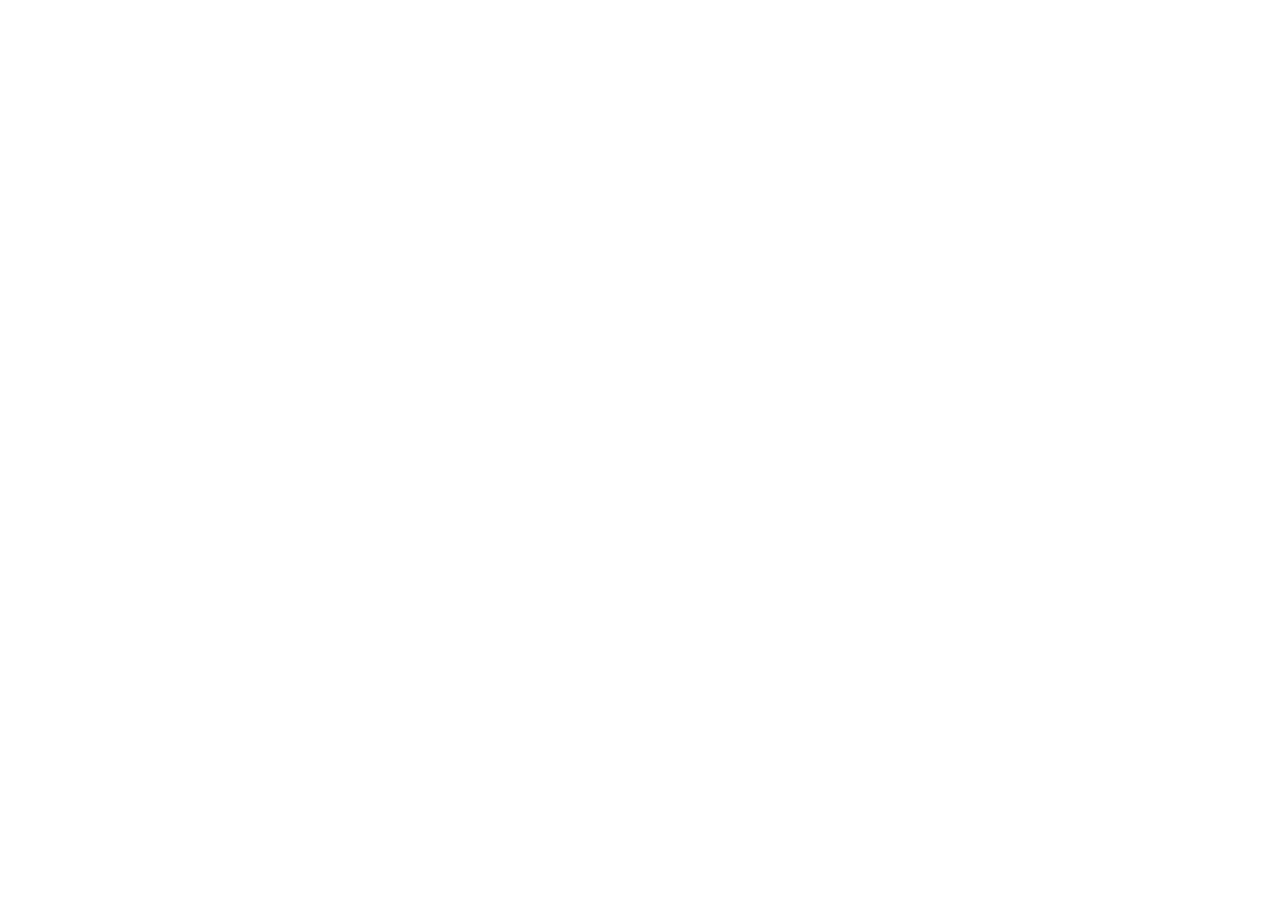
==== site/index.html @ 7fe9c261 "Initial project scaffolding: directory structure, placeholders, and config Set up the full ReqShare " ====
<!DOCTYPE html>
<html lang="en">
<head>
  <meta charset="utf-8">
  <meta name="viewport" content="width=device-width, initial-scale=1">
  <title>ReqShare</title>
  <link rel="icon" href="/assets/favicon.svg" type="image/svg+xml">
  <link rel="stylesheet" href="/css/style.css">
</head>
<body>
  <!-- TODO: Landing page -->
  <script src="/js/app.js"></script>
</body>
</html>
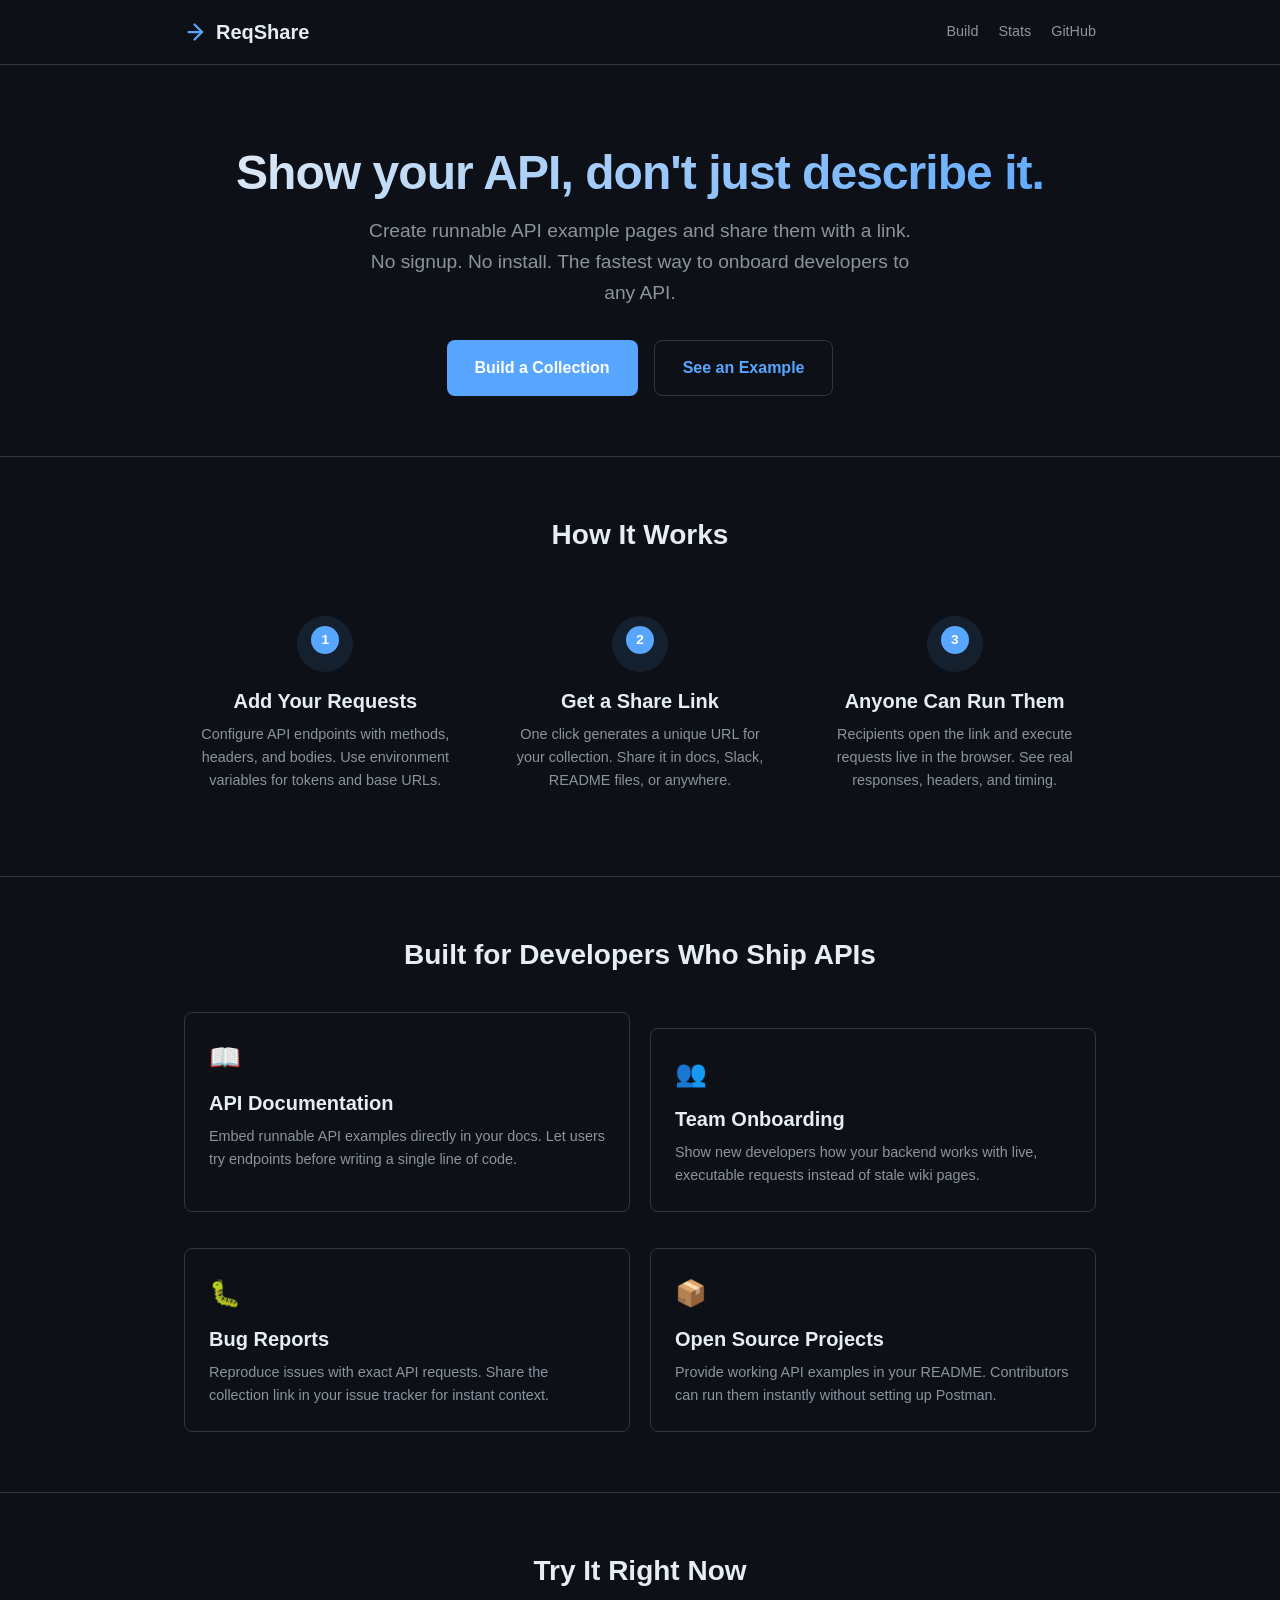
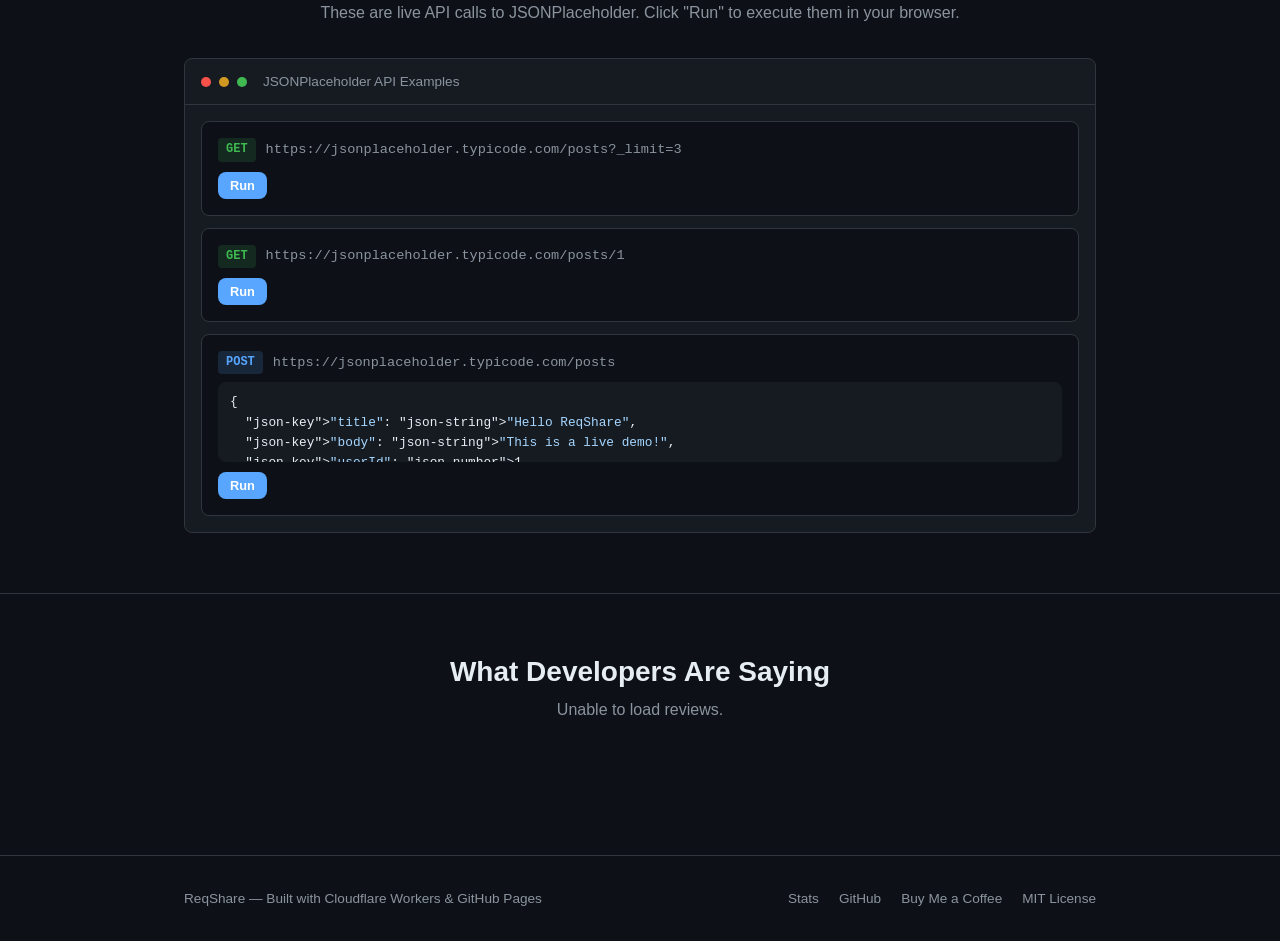
==== commit 2e65705f: "Implement CI/CD workflow, full frontend (Steps 3-7), and Worker backend (Step 2) - deploy.yml: GitHu" ====
--- a/site/index.html
+++ b/site/index.html
@@ -3,12 +3,181 @@
 <head>
   <meta charset="utf-8">
   <meta name="viewport" content="width=device-width, initial-scale=1">
-  <title>ReqShare</title>
-  <link rel="icon" href="/assets/favicon.svg" type="image/svg+xml">
-  <link rel="stylesheet" href="/css/style.css">
+  <title>ReqShare — Shareable, Runnable API Examples</title>
+  <meta name="description" content="Create runnable API example pages and share them with a link. The fastest way to show someone how an API works. No signup required.">
+  <meta name="keywords" content="shareable API examples, runnable API documentation, share curl commands online, API request playground, embeddable API tester">
+  <link rel="canonical" href="https://sillymodes.github.io/reqshare/">
+  <link rel="icon" href="assets/favicon.svg" type="image/svg+xml">
+
+  <!-- Open Graph -->
+  <meta property="og:type" content="website">
+  <meta property="og:title" content="ReqShare — Shareable, Runnable API Examples">
+  <meta property="og:description" content="Create runnable API example pages and share them with a link. No signup. No install.">
+  <meta property="og:url" content="https://sillymodes.github.io/reqshare/">
+  <meta property="og:image" content="https://sillymodes.github.io/reqshare/assets/og-image.png">
+
+  <!-- Twitter Card -->
+  <meta name="twitter:card" content="summary_large_image">
+  <meta name="twitter:title" content="ReqShare — Shareable, Runnable API Examples">
+  <meta name="twitter:description" content="Create runnable API example pages and share them with a link. No signup. No install.">
+  <meta name="twitter:image" content="https://sillymodes.github.io/reqshare/assets/og-image.png">
+
+  <!-- JSON-LD Structured Data -->
+  <script type="application/ld+json">
+  {
+    "@context": "https://schema.org",
+    "@type": "WebApplication",
+    "name": "ReqShare",
+    "url": "https://sillymodes.github.io/reqshare/",
+    "description": "Create shareable, runnable API example pages. The fastest way to show someone how an API works.",
+    "applicationCategory": "DeveloperApplication",
+    "operatingSystem": "Any",
+    "offers": {
+      "@type": "Offer",
+      "price": "0",
+      "priceCurrency": "USD"
+    },
+    "browserRequirements": "Requires JavaScript"
+  }
+  </script>
+
+  <link rel="stylesheet" href="css/style.css">
 </head>
 <body>
-  <!-- TODO: Landing page -->
-  <script src="/js/app.js"></script>
+
+  <header class="site-header">
+    <div class="container" style="display:flex;align-items:center;justify-content:space-between;width:100%">
+      <a href="./" class="logo" aria-label="ReqShare home">
+        <svg width="24" height="24" viewBox="0 0 64 64" fill="none" xmlns="http://www.w3.org/2000/svg"><path d="M28 12L48 32L28 52" stroke="#58a6ff" stroke-width="6" stroke-linecap="round" stroke-linejoin="round"/><path d="M48 32H12" stroke="#58a6ff" stroke-width="6" stroke-linecap="round"/></svg>
+        ReqShare
+      </a>
+      <nav>
+        <a href="create.html">Build</a>
+        <a href="stats.html">Stats</a>
+        <a href="https://github.com/sillymodes/reqshare" target="_blank" rel="noopener">GitHub</a>
+      </nav>
+    </div>
+  </header>
+
+  <main>
+    <!-- Hero Section -->
+    <section class="hero fade-in">
+      <div class="container">
+        <h1>Show your API, don't just describe it.</h1>
+        <p class="subtitle">Create runnable API example pages and share them with a link. No signup. No install. The fastest way to onboard developers to any API.</p>
+        <div class="cta-group">
+          <a href="create.html" class="btn btn-primary">Build a Collection</a>
+          <a href="c/#demo" class="btn btn-secondary">See an Example</a>
+        </div>
+      </div>
+    </section>
+
+    <!-- How It Works -->
+    <section class="how-it-works fade-in fade-in-delay-1">
+      <div class="container">
+        <h2>How It Works</h2>
+        <div class="steps">
+          <div class="step">
+            <div class="step-icon">
+              <span class="step-number">1</span>
+            </div>
+            <h3>Add Your Requests</h3>
+            <p>Configure API endpoints with methods, headers, and bodies. Use environment variables for tokens and base URLs.</p>
+          </div>
+          <div class="step">
+            <div class="step-icon">
+              <span class="step-number">2</span>
+            </div>
+            <h3>Get a Share Link</h3>
+            <p>One click generates a unique URL for your collection. Share it in docs, Slack, README files, or anywhere.</p>
+          </div>
+          <div class="step">
+            <div class="step-icon">
+              <span class="step-number">3</span>
+            </div>
+            <h3>Anyone Can Run Them</h3>
+            <p>Recipients open the link and execute requests live in the browser. See real responses, headers, and timing.</p>
+          </div>
+        </div>
+      </div>
+    </section>
+
+    <!-- Use Cases -->
+    <section class="use-cases fade-in fade-in-delay-2">
+      <div class="container">
+        <h2>Built for Developers Who Ship APIs</h2>
+        <div class="use-case-grid">
+          <div class="card use-case-card">
+            <div class="uc-icon" aria-hidden="true">&#128214;</div>
+            <h3>API Documentation</h3>
+            <p>Embed runnable API examples directly in your docs. Let users try endpoints before writing a single line of code.</p>
+          </div>
+          <div class="card use-case-card">
+            <div class="uc-icon" aria-hidden="true">&#128101;</div>
+            <h3>Team Onboarding</h3>
+            <p>Show new developers how your backend works with live, executable requests instead of stale wiki pages.</p>
+          </div>
+          <div class="card use-case-card">
+            <div class="uc-icon" aria-hidden="true">&#128027;</div>
+            <h3>Bug Reports</h3>
+            <p>Reproduce issues with exact API requests. Share the collection link in your issue tracker for instant context.</p>
+          </div>
+          <div class="card use-case-card">
+            <div class="uc-icon" aria-hidden="true">&#128230;</div>
+            <h3>Open Source Projects</h3>
+            <p>Provide working API examples in your README. Contributors can run them instantly without setting up Postman.</p>
+          </div>
+        </div>
+      </div>
+    </section>
+
+    <!-- Live Demo -->
+    <section class="live-demo fade-in fade-in-delay-3">
+      <div class="container">
+        <h2>Try It Right Now</h2>
+        <p>These are live API calls to JSONPlaceholder. Click "Run" to execute them in your browser.</p>
+        <div class="demo-container" id="demo-container">
+          <div class="demo-header">
+            <span class="demo-dot red"></span>
+            <span class="demo-dot yellow"></span>
+            <span class="demo-dot green"></span>
+            <span style="margin-left:8px">JSONPlaceholder API Examples</span>
+          </div>
+          <div class="demo-requests" id="demo-requests">
+            <!-- Populated by app.js -->
+          </div>
+        </div>
+      </div>
+    </section>
+
+    <!-- Site-Wide Reviews -->
+    <section class="reviews-section fade-in" id="reviews-section">
+      <div class="container">
+        <h2>What Developers Are Saying</h2>
+        <div class="reviews-summary" id="reviews-summary">
+          <!-- Populated by app.js -->
+        </div>
+        <div class="review-list" id="review-list">
+          <!-- Populated by app.js -->
+        </div>
+      </div>
+    </section>
+  </main>
+
+  <footer class="site-footer">
+    <div class="container">
+      <div class="footer-inner">
+        <span>ReqShare &mdash; Built with Cloudflare Workers &amp; GitHub Pages</span>
+        <div class="footer-links">
+          <a href="stats.html">Stats</a>
+          <a href="https://github.com/sillymodes/reqshare" target="_blank" rel="noopener">GitHub</a>
+          <a href="https://buymeacoffee.com/timtian" target="_blank" rel="noopener">Buy Me a Coffee</a>
+          <a href="https://github.com/sillymodes/reqshare/blob/main/LICENSE" target="_blank" rel="noopener">MIT License</a>
+        </div>
+      </div>
+    </div>
+  </footer>
+
+  <script src="js/app.js"></script>
 </body>
 </html>
--- a/site/css/style.css
+++ b/site/css/style.css
@@ -0,0 +1,1067 @@
+/* ============================================================
+   ReqShare — Complete Stylesheet
+   Dark-mode developer UI · No frameworks · No build step
+   ============================================================ */
+
+/* --- Reset & Base ------------------------------------------ */
+*, *::before, *::after { box-sizing: border-box; margin: 0; padding: 0; }
+
+:root {
+  --bg:          #0d1117;
+  --bg-alt:      #161b22;
+  --bg-card:     #0d1117;
+  --border:      #30363d;
+  --text:        #e6edf3;
+  --text-muted:  #8b949e;
+  --accent:      #58a6ff;
+  --accent-hover:#79c0ff;
+  --success:     #3fb950;
+  --error:       #f85149;
+  --warn:        #d29922;
+  --gold:        #f0c000;
+  --star-empty:  #30363d;
+  --radius:      8px;
+  --mono:        'SF Mono','Fira Code','Fira Mono',Consolas,'Courier New',monospace;
+  --sans:        -apple-system,BlinkMacSystemFont,'Segoe UI','Noto Sans',Helvetica,Arial,sans-serif;
+}
+
+html { scroll-behavior: smooth; }
+
+body {
+  font-family: var(--sans);
+  background: var(--bg);
+  color: var(--text);
+  line-height: 1.6;
+  -webkit-font-smoothing: antialiased;
+  -moz-osx-font-smoothing: grayscale;
+}
+
+a { color: var(--accent); text-decoration: none; transition: color .15s; }
+a:hover { color: var(--accent-hover); }
+
+img { max-width: 100%; display: block; }
+
+/* --- Layout ------------------------------------------------ */
+.container { max-width: 960px; margin: 0 auto; padding: 0 24px; }
+
+/* --- Typography -------------------------------------------- */
+h1 { font-size: 2.5rem; font-weight: 700; line-height: 1.15; letter-spacing: -0.02em; }
+h2 { font-size: 1.75rem; font-weight: 600; line-height: 1.25; margin-bottom: 12px; }
+h3 { font-size: 1.25rem; font-weight: 600; line-height: 1.35; }
+p  { color: var(--text-muted); }
+code, pre { font-family: var(--mono); }
+small { font-size: 0.85rem; color: var(--text-muted); }
+
+/* --- Header / Nav ------------------------------------------ */
+.site-header {
+  display: flex;
+  align-items: center;
+  justify-content: space-between;
+  padding: 16px 0;
+  border-bottom: 1px solid var(--border);
+}
+.site-header .logo {
+  font-size: 1.25rem;
+  font-weight: 700;
+  color: var(--text);
+  display: flex;
+  align-items: center;
+  gap: 8px;
+}
+.site-header .logo svg { width: 24px; height: 24px; }
+.site-header nav { display: flex; gap: 20px; align-items: center; }
+.site-header nav a { font-size: 0.9rem; color: var(--text-muted); }
+.site-header nav a:hover { color: var(--accent); }
+
+/* --- Buttons ----------------------------------------------- */
+.btn {
+  display: inline-flex;
+  align-items: center;
+  justify-content: center;
+  gap: 6px;
+  padding: 10px 20px;
+  border: none;
+  border-radius: var(--radius);
+  font-family: var(--sans);
+  font-size: 0.95rem;
+  font-weight: 600;
+  cursor: pointer;
+  transition: background .15s, transform .1s, box-shadow .15s;
+  text-decoration: none;
+}
+.btn:active { transform: scale(0.97); }
+.btn-primary {
+  background: var(--accent);
+  color: #fff;
+}
+.btn-primary:hover {
+  background: var(--accent-hover);
+  color: #fff;
+  box-shadow: 0 0 20px rgba(88,166,255,0.25);
+}
+.btn-secondary {
+  background: transparent;
+  color: var(--accent);
+  border: 1px solid var(--border);
+}
+.btn-secondary:hover {
+  border-color: var(--accent);
+  background: rgba(88,166,255,0.08);
+  color: var(--accent-hover);
+}
+.btn-sm {
+  padding: 6px 12px;
+  font-size: 0.8rem;
+}
+.btn-danger {
+  background: var(--error);
+  color: #fff;
+}
+.btn-danger:hover { background: #da3633; }
+.btn-success {
+  background: var(--success);
+  color: #fff;
+}
+.btn-success:hover { background: #2ea043; }
+
+/* --- Form Elements ----------------------------------------- */
+input[type="text"],
+input[type="url"],
+input[type="number"],
+textarea,
+select {
+  width: 100%;
+  padding: 10px 12px;
+  background: var(--bg-alt);
+  border: 1px solid var(--border);
+  border-radius: var(--radius);
+  color: var(--text);
+  font-family: var(--sans);
+  font-size: 0.9rem;
+  transition: border-color .15s, box-shadow .15s;
+}
+input:focus, textarea:focus, select:focus {
+  outline: none;
+  border-color: var(--accent);
+  box-shadow: 0 0 0 3px rgba(88,166,255,0.15);
+}
+input::placeholder, textarea::placeholder { color: var(--text-muted); opacity: 0.6; }
+textarea { resize: vertical; font-family: var(--mono); min-height: 80px; }
+select {
+  cursor: pointer;
+  appearance: none;
+  background-image: url("data:image/svg+xml,%3Csvg width='12' height='8' xmlns='http://www.w3.org/2000/svg'%3E%3Cpath d='M1 1l5 5 5-5' stroke='%238b949e' stroke-width='1.5' fill='none'/%3E%3C/svg%3E");
+  background-repeat: no-repeat;
+  background-position: right 12px center;
+  padding-right: 32px;
+}
+label {
+  display: block;
+  font-size: 0.85rem;
+  font-weight: 600;
+  color: var(--text-muted);
+  margin-bottom: 4px;
+}
+.form-group { margin-bottom: 16px; }
+.form-row {
+  display: flex;
+  gap: 12px;
+  align-items: flex-end;
+}
+
+/* --- Cards ------------------------------------------------- */
+.card {
+  background: var(--bg-card);
+  border: 1px solid var(--border);
+  border-radius: var(--radius);
+  padding: 20px;
+  transition: border-color .15s;
+}
+.card:hover { border-color: #484f58; }
+.card + .card { margin-top: 16px; }
+
+/* --- Hero Section ------------------------------------------ */
+.hero {
+  text-align: center;
+  padding: 80px 0 60px;
+}
+.hero h1 {
+  font-size: 3rem;
+  margin-bottom: 16px;
+  background: linear-gradient(135deg, var(--text) 0%, var(--accent) 100%);
+  -webkit-background-clip: text;
+  -webkit-text-fill-color: transparent;
+  background-clip: text;
+}
+.hero .subtitle {
+  font-size: 1.2rem;
+  color: var(--text-muted);
+  max-width: 560px;
+  margin: 0 auto 32px;
+  line-height: 1.6;
+}
+.hero .cta-group {
+  display: flex;
+  gap: 16px;
+  justify-content: center;
+  flex-wrap: wrap;
+}
+.hero .cta-group .btn { padding: 14px 28px; font-size: 1rem; }
+
+/* --- How It Works ------------------------------------------ */
+.how-it-works {
+  padding: 60px 0;
+  border-top: 1px solid var(--border);
+}
+.how-it-works h2 { text-align: center; margin-bottom: 40px; }
+.steps {
+  display: grid;
+  grid-template-columns: repeat(3, 1fr);
+  gap: 32px;
+}
+.step {
+  text-align: center;
+  padding: 24px 16px;
+}
+.step-icon {
+  width: 56px;
+  height: 56px;
+  margin: 0 auto 16px;
+  background: rgba(88,166,255,0.1);
+  border-radius: 50%;
+  display: flex;
+  align-items: center;
+  justify-content: center;
+  font-size: 1.5rem;
+}
+.step-number {
+  display: inline-block;
+  width: 28px;
+  height: 28px;
+  line-height: 28px;
+  border-radius: 50%;
+  background: var(--accent);
+  color: #fff;
+  font-size: 0.85rem;
+  font-weight: 700;
+  margin-bottom: 8px;
+}
+.step h3 { margin-bottom: 8px; }
+.step p { font-size: 0.9rem; }
+
+/* --- Use Cases --------------------------------------------- */
+.use-cases {
+  padding: 60px 0;
+  border-top: 1px solid var(--border);
+}
+.use-cases h2 { text-align: center; margin-bottom: 40px; }
+.use-case-grid {
+  display: grid;
+  grid-template-columns: repeat(2, 1fr);
+  gap: 20px;
+}
+.use-case-card {
+  padding: 24px;
+}
+.use-case-card .uc-icon {
+  font-size: 1.6rem;
+  margin-bottom: 12px;
+}
+.use-case-card h3 { margin-bottom: 8px; color: var(--text); }
+.use-case-card p { font-size: 0.9rem; }
+
+/* --- Live Demo --------------------------------------------- */
+.live-demo {
+  padding: 60px 0;
+  border-top: 1px solid var(--border);
+}
+.live-demo h2 { text-align: center; margin-bottom: 12px; }
+.live-demo > .container > p { text-align: center; margin-bottom: 32px; }
+.demo-container {
+  border: 1px solid var(--border);
+  border-radius: var(--radius);
+  overflow: hidden;
+  background: var(--bg-alt);
+}
+.demo-header {
+  padding: 12px 16px;
+  border-bottom: 1px solid var(--border);
+  display: flex;
+  align-items: center;
+  gap: 8px;
+  font-size: 0.85rem;
+  color: var(--text-muted);
+}
+.demo-dot {
+  width: 10px; height: 10px;
+  border-radius: 50%;
+  display: inline-block;
+}
+.demo-dot.red    { background: var(--error); }
+.demo-dot.yellow { background: var(--warn); }
+.demo-dot.green  { background: var(--success); }
+.demo-requests { padding: 16px; }
+.demo-request {
+  padding: 16px;
+  border: 1px solid var(--border);
+  border-radius: var(--radius);
+  margin-bottom: 12px;
+  background: var(--bg);
+}
+.demo-request:last-child { margin-bottom: 0; }
+.demo-request-header {
+  display: flex;
+  align-items: center;
+  gap: 10px;
+  margin-bottom: 8px;
+}
+.demo-request-header .method-badge {
+  padding: 2px 8px;
+  border-radius: 4px;
+  font-size: 0.75rem;
+  font-weight: 700;
+  font-family: var(--mono);
+}
+.demo-request-header .url {
+  font-family: var(--mono);
+  font-size: 0.85rem;
+  color: var(--text-muted);
+  word-break: break-all;
+}
+.demo-request .demo-actions { display: flex; gap: 8px; margin-top: 10px; }
+.demo-response {
+  margin-top: 12px;
+  padding: 12px;
+  background: var(--bg-alt);
+  border-radius: var(--radius);
+  border: 1px solid var(--border);
+  display: none;
+}
+.demo-response.show { display: block; }
+.demo-response-meta {
+  display: flex;
+  align-items: center;
+  gap: 12px;
+  margin-bottom: 8px;
+  font-size: 0.8rem;
+}
+.demo-response pre {
+  font-size: 0.8rem;
+  line-height: 1.5;
+  overflow-x: auto;
+  white-space: pre;
+  padding: 8px 0;
+  max-height: 200px;
+  overflow-y: auto;
+}
+
+/* --- Reviews Section --------------------------------------- */
+.reviews-section {
+  padding: 60px 0;
+  border-top: 1px solid var(--border);
+}
+.reviews-section h2 { text-align: center; margin-bottom: 8px; }
+.reviews-summary {
+  text-align: center;
+  margin-bottom: 32px;
+}
+.reviews-summary .avg-score {
+  font-size: 2rem;
+  font-weight: 700;
+  color: var(--text);
+}
+.reviews-summary .avg-score span { color: var(--text-muted); font-size: 1.1rem; font-weight: 400; }
+.review-list {
+  display: grid;
+  gap: 16px;
+  max-width: 640px;
+  margin: 0 auto;
+}
+.review-item {
+  padding: 16px;
+}
+.review-item .review-header {
+  display: flex;
+  align-items: center;
+  justify-content: space-between;
+  margin-bottom: 6px;
+}
+.review-item .review-name {
+  font-weight: 600;
+  font-size: 0.9rem;
+}
+.review-item .review-date {
+  font-size: 0.8rem;
+  color: var(--text-muted);
+}
+.review-item .review-comment {
+  font-size: 0.9rem;
+  color: var(--text-muted);
+  margin-top: 6px;
+}
+
+/* --- Star Ratings ------------------------------------------ */
+.stars {
+  display: inline-flex;
+  gap: 2px;
+  font-size: 1.1rem;
+}
+.stars .star { color: var(--star-empty); transition: color .1s; }
+.stars .star.filled { color: var(--gold); }
+.stars-interactive { cursor: pointer; }
+.stars-interactive .star:hover,
+.stars-interactive .star.preview { color: var(--gold); }
+.stars-lg { font-size: 1.5rem; gap: 4px; }
+
+/* --- Status Badges ----------------------------------------- */
+.status-badge {
+  display: inline-flex;
+  align-items: center;
+  padding: 2px 10px;
+  border-radius: 12px;
+  font-size: 0.8rem;
+  font-weight: 600;
+  font-family: var(--mono);
+}
+.status-2xx { background: rgba(63,185,80,0.15); color: var(--success); }
+.status-3xx { background: rgba(210,153,34,0.15); color: var(--warn); }
+.status-4xx { background: rgba(248,81,73,0.15); color: var(--error); }
+.status-5xx { background: rgba(248,81,73,0.15); color: var(--error); }
+
+/* --- Method Badges ----------------------------------------- */
+.method-GET    { background: rgba(63,185,80,0.15); color: var(--success); }
+.method-POST   { background: rgba(88,166,255,0.15); color: var(--accent); }
+.method-PUT    { background: rgba(210,153,34,0.15); color: var(--warn); }
+.method-PATCH  { background: rgba(210,153,34,0.15); color: var(--warn); }
+.method-DELETE { background: rgba(248,81,73,0.15); color: var(--error); }
+.method-HEAD   { background: rgba(139,148,158,0.15); color: var(--text-muted); }
+.method-OPTIONS{ background: rgba(139,148,158,0.15); color: var(--text-muted); }
+
+/* --- Viewer Page ------------------------------------------- */
+.collection-header {
+  padding: 32px 0 24px;
+  border-bottom: 1px solid var(--border);
+}
+.collection-meta {
+  display: flex;
+  gap: 20px;
+  flex-wrap: wrap;
+  margin-top: 8px;
+  font-size: 0.85rem;
+  color: var(--text-muted);
+}
+.collection-meta span { display: inline-flex; align-items: center; gap: 4px; }
+.collection-description {
+  margin-top: 8px;
+  font-size: 0.95rem;
+  color: var(--text-muted);
+}
+.request-list { padding: 24px 0; }
+.request-card { margin-bottom: 24px; }
+.request-card-header {
+  display: flex;
+  align-items: center;
+  gap: 10px;
+  margin-bottom: 12px;
+  flex-wrap: wrap;
+}
+.request-card-header .req-name {
+  font-weight: 600;
+  font-size: 1.05rem;
+}
+.request-url {
+  font-family: var(--mono);
+  font-size: 0.85rem;
+  color: var(--text-muted);
+  padding: 8px 12px;
+  background: var(--bg-alt);
+  border-radius: var(--radius);
+  word-break: break-all;
+  margin-bottom: 12px;
+}
+.request-details { margin-bottom: 12px; }
+.request-details h4 {
+  font-size: 0.8rem;
+  color: var(--text-muted);
+  text-transform: uppercase;
+  letter-spacing: 0.05em;
+  margin-bottom: 4px;
+}
+.request-details table {
+  width: 100%;
+  font-size: 0.85rem;
+  border-collapse: collapse;
+}
+.request-details td {
+  padding: 3px 8px;
+  border-bottom: 1px solid var(--border);
+  font-family: var(--mono);
+  font-size: 0.8rem;
+}
+.request-details td:first-child { color: var(--accent); white-space: nowrap; }
+.request-body-preview {
+  background: var(--bg-alt);
+  padding: 10px 12px;
+  border-radius: var(--radius);
+  font-family: var(--mono);
+  font-size: 0.8rem;
+  white-space: pre-wrap;
+  word-break: break-all;
+  max-height: 150px;
+  overflow-y: auto;
+  margin-bottom: 12px;
+}
+.request-actions {
+  display: flex;
+  gap: 8px;
+  flex-wrap: wrap;
+}
+.response-panel {
+  margin-top: 16px;
+  border: 1px solid var(--border);
+  border-radius: var(--radius);
+  overflow: hidden;
+  display: none;
+}
+.response-panel.show { display: block; }
+.response-meta {
+  display: flex;
+  align-items: center;
+  gap: 16px;
+  padding: 10px 16px;
+  border-bottom: 1px solid var(--border);
+  background: var(--bg-alt);
+  font-size: 0.85rem;
+  flex-wrap: wrap;
+}
+.response-meta .timing { color: var(--text-muted); }
+.response-meta .size   { color: var(--text-muted); }
+.response-tabs {
+  display: flex;
+  border-bottom: 1px solid var(--border);
+  background: var(--bg-alt);
+}
+.response-tab {
+  padding: 8px 20px;
+  font-size: 0.85rem;
+  cursor: pointer;
+  color: var(--text-muted);
+  border-bottom: 2px solid transparent;
+  background: none;
+  border-top: none; border-left: none; border-right: none;
+  font-family: var(--sans);
+  transition: color .15s, border-color .15s;
+}
+.response-tab:hover { color: var(--text); }
+.response-tab.active { color: var(--accent); border-bottom-color: var(--accent); }
+.response-body {
+  padding: 16px;
+  max-height: 400px;
+  overflow: auto;
+}
+.response-body pre {
+  font-size: 0.8rem;
+  line-height: 1.55;
+  white-space: pre-wrap;
+  word-break: break-word;
+}
+.response-headers-table {
+  width: 100%;
+  font-size: 0.8rem;
+  border-collapse: collapse;
+}
+.response-headers-table td {
+  padding: 4px 8px;
+  border-bottom: 1px solid var(--border);
+  font-family: var(--mono);
+  vertical-align: top;
+}
+.response-headers-table td:first-child {
+  color: var(--accent);
+  white-space: nowrap;
+  width: 200px;
+}
+
+/* --- JSON Syntax Highlighting ------------------------------ */
+.json-key     { color: #d2a8ff; }
+.json-string  { color: #a5d6ff; }
+.json-number  { color: #79c0ff; }
+.json-boolean { color: #ff7b72; }
+.json-null    { color: #8b949e; }
+
+/* --- Builder Page ------------------------------------------ */
+.builder-section {
+  padding: 32px 0;
+}
+.builder-section h1 { font-size: 2rem; margin-bottom: 8px; }
+.builder-section > .container > p { margin-bottom: 24px; }
+
+.env-vars-section {
+  margin-bottom: 24px;
+}
+.env-vars-section h3 { margin-bottom: 12px; }
+.env-row {
+  display: flex;
+  gap: 8px;
+  align-items: center;
+  margin-bottom: 8px;
+}
+.env-row input { flex: 1; }
+.env-row input:first-child { max-width: 200px; }
+.env-hint {
+  font-size: 0.8rem;
+  color: var(--text-muted);
+  margin-top: 4px;
+}
+
+.requests-section {
+  margin-bottom: 24px;
+}
+.requests-section h3 { margin-bottom: 16px; }
+.request-editor {
+  margin-bottom: 16px;
+  position: relative;
+}
+.request-editor-header {
+  display: flex;
+  align-items: center;
+  justify-content: space-between;
+  margin-bottom: 12px;
+  padding-bottom: 8px;
+  border-bottom: 1px solid var(--border);
+}
+.request-editor-header .req-index {
+  font-weight: 600;
+  color: var(--text-muted);
+  font-size: 0.85rem;
+}
+.request-editor-controls {
+  display: flex;
+  gap: 4px;
+}
+.request-editor-controls button {
+  background: none;
+  border: 1px solid var(--border);
+  border-radius: 4px;
+  color: var(--text-muted);
+  padding: 4px 8px;
+  cursor: pointer;
+  font-size: 0.75rem;
+  transition: border-color .15s, color .15s;
+}
+.request-editor-controls button:hover {
+  border-color: var(--accent);
+  color: var(--accent);
+}
+.request-editor-controls .btn-remove:hover {
+  border-color: var(--error);
+  color: var(--error);
+}
+.method-url-row {
+  display: flex;
+  gap: 8px;
+  margin-bottom: 12px;
+}
+.method-url-row select { width: 130px; flex-shrink: 0; }
+.method-url-row input  { flex: 1; }
+
+.header-pair {
+  display: flex;
+  gap: 8px;
+  align-items: center;
+  margin-bottom: 6px;
+}
+.header-pair input { flex: 1; }
+.header-pair .btn-remove-header {
+  background: none;
+  border: none;
+  color: var(--text-muted);
+  cursor: pointer;
+  font-size: 1.2rem;
+  padding: 4px;
+  transition: color .15s;
+}
+.header-pair .btn-remove-header:hover { color: var(--error); }
+
+.auth-row {
+  display: flex;
+  gap: 8px;
+  align-items: flex-end;
+  margin-bottom: 12px;
+}
+.auth-row .form-group { margin-bottom: 0; }
+.auth-row select { width: 160px; }
+.auth-row input { flex: 1; }
+
+.builder-final-actions {
+  display: flex;
+  gap: 12px;
+  flex-wrap: wrap;
+  padding-top: 8px;
+}
+
+/* cURL import */
+.curl-import {
+  margin-bottom: 24px;
+}
+.curl-import textarea {
+  margin-bottom: 8px;
+}
+
+/* --- Modal / Overlay --------------------------------------- */
+.modal-overlay {
+  position: fixed;
+  inset: 0;
+  background: rgba(0,0,0,0.65);
+  display: flex;
+  align-items: center;
+  justify-content: center;
+  z-index: 1000;
+  padding: 24px;
+  animation: fadeIn .2s ease;
+}
+.modal {
+  background: var(--bg-alt);
+  border: 1px solid var(--border);
+  border-radius: 12px;
+  padding: 32px;
+  max-width: 560px;
+  width: 100%;
+  max-height: 90vh;
+  overflow-y: auto;
+}
+.modal h2 { margin-bottom: 16px; }
+.modal .modal-field {
+  margin-bottom: 16px;
+}
+.modal .modal-field label {
+  margin-bottom: 6px;
+  font-size: 0.85rem;
+}
+.modal .modal-field .copy-row {
+  display: flex;
+  gap: 8px;
+}
+.modal .modal-field .copy-row input,
+.modal .modal-field .copy-row textarea {
+  flex: 1;
+}
+.modal .modal-close {
+  margin-top: 16px;
+}
+.modal .warning-text {
+  background: rgba(210,153,34,0.1);
+  border: 1px solid rgba(210,153,34,0.3);
+  border-radius: var(--radius);
+  padding: 10px 14px;
+  font-size: 0.85rem;
+  color: var(--warn);
+  margin-top: 8px;
+}
+
+/* --- Stats Page -------------------------------------------- */
+.stats-hero {
+  padding: 40px 0 32px;
+  text-align: center;
+}
+.stats-hero h1 { font-size: 2rem; margin-bottom: 8px; }
+.stats-grid {
+  display: grid;
+  grid-template-columns: repeat(3, 1fr);
+  gap: 20px;
+  margin-bottom: 40px;
+}
+.stat-card {
+  text-align: center;
+  padding: 28px 16px;
+}
+.stat-card .stat-number {
+  font-size: 2.8rem;
+  font-weight: 700;
+  color: var(--text);
+  line-height: 1;
+  margin-bottom: 6px;
+}
+.stat-card .stat-label {
+  font-size: 0.9rem;
+  color: var(--text-muted);
+}
+.stat-card-accent .stat-number { color: var(--accent); }
+
+.review-score-card {
+  text-align: center;
+  padding: 28px;
+  margin-bottom: 40px;
+}
+.review-score-card .score-big {
+  font-size: 3rem;
+  font-weight: 700;
+  color: var(--gold);
+  line-height: 1;
+}
+.review-score-card .score-label {
+  font-size: 0.9rem;
+  color: var(--text-muted);
+  margin-top: 4px;
+}
+
+/* --- Bar Chart --------------------------------------------- */
+.chart-section {
+  margin-bottom: 40px;
+}
+.chart-section h2 { text-align: center; margin-bottom: 24px; }
+.bar-chart {
+  display: flex;
+  align-items: flex-end;
+  gap: 4px;
+  height: 180px;
+  padding: 0 4px;
+  border-bottom: 1px solid var(--border);
+}
+.bar-group {
+  flex: 1;
+  display: flex;
+  flex-direction: column;
+  align-items: center;
+  height: 100%;
+  justify-content: flex-end;
+  position: relative;
+}
+.bar {
+  width: 100%;
+  max-width: 20px;
+  border-radius: 3px 3px 0 0;
+  transition: height .3s ease;
+  position: relative;
+}
+.bar.views  { background: var(--accent); }
+.bar.uniques { background: var(--success); margin-top: 2px; }
+.bar-label {
+  font-size: 0.6rem;
+  color: var(--text-muted);
+  margin-top: 6px;
+  transform: rotate(-45deg);
+  transform-origin: top left;
+  white-space: nowrap;
+}
+.bar-stack {
+  display: flex;
+  gap: 2px;
+  align-items: flex-end;
+  flex: 1;
+  width: 100%;
+  justify-content: center;
+  height: 100%;
+}
+.chart-legend {
+  display: flex;
+  gap: 20px;
+  justify-content: center;
+  margin-top: 24px;
+  font-size: 0.8rem;
+  color: var(--text-muted);
+}
+.chart-legend span::before {
+  content: '';
+  display: inline-block;
+  width: 10px;
+  height: 10px;
+  border-radius: 2px;
+  margin-right: 6px;
+  vertical-align: middle;
+}
+.chart-legend .legend-views::before  { background: var(--accent); }
+.chart-legend .legend-uniques::before { background: var(--success); }
+
+/* --- Review Form ------------------------------------------- */
+.review-form-section {
+  padding: 40px 0;
+  border-top: 1px solid var(--border);
+}
+.review-form-section h2 { margin-bottom: 16px; }
+.review-form {
+  max-width: 480px;
+}
+.review-form .stars-interactive {
+  margin-bottom: 12px;
+  font-size: 1.6rem;
+}
+.review-form .form-group { margin-bottom: 12px; }
+
+/* --- Footer ------------------------------------------------ */
+.site-footer {
+  border-top: 1px solid var(--border);
+  padding: 32px 0;
+  margin-top: 40px;
+}
+.footer-inner {
+  display: flex;
+  align-items: center;
+  justify-content: space-between;
+  flex-wrap: wrap;
+  gap: 12px;
+  font-size: 0.85rem;
+  color: var(--text-muted);
+}
+.footer-links {
+  display: flex;
+  gap: 20px;
+  flex-wrap: wrap;
+}
+.footer-links a { color: var(--text-muted); }
+.footer-links a:hover { color: var(--accent); }
+
+/* --- Loading Spinner --------------------------------------- */
+.spinner {
+  display: inline-block;
+  width: 20px;
+  height: 20px;
+  border: 2px solid var(--border);
+  border-top-color: var(--accent);
+  border-radius: 50%;
+  animation: spin .6s linear infinite;
+}
+.spinner-lg { width: 40px; height: 40px; border-width: 3px; }
+@keyframes spin { to { transform: rotate(360deg); } }
+
+.loading-state {
+  display: flex;
+  flex-direction: column;
+  align-items: center;
+  justify-content: center;
+  padding: 60px 20px;
+  gap: 16px;
+  color: var(--text-muted);
+}
+
+/* --- Fade-in Animation ------------------------------------- */
+@keyframes fadeIn {
+  from { opacity: 0; transform: translateY(8px); }
+  to   { opacity: 1; transform: translateY(0); }
+}
+.fade-in { animation: fadeIn .4s ease both; }
+.fade-in-delay-1 { animation-delay: .1s; }
+.fade-in-delay-2 { animation-delay: .2s; }
+.fade-in-delay-3 { animation-delay: .3s; }
+
+/* --- Toast / Notification ---------------------------------- */
+.toast {
+  position: fixed;
+  bottom: 24px;
+  right: 24px;
+  background: var(--bg-alt);
+  border: 1px solid var(--border);
+  border-radius: var(--radius);
+  padding: 12px 20px;
+  font-size: 0.9rem;
+  color: var(--text);
+  z-index: 2000;
+  animation: fadeIn .2s ease, fadeOut .3s ease 2.5s forwards;
+  box-shadow: 0 8px 24px rgba(0,0,0,0.4);
+}
+.toast.success { border-color: var(--success); }
+.toast.error   { border-color: var(--error); }
+@keyframes fadeOut {
+  to { opacity: 0; transform: translateY(8px); }
+}
+
+/* --- Empty / Error States ---------------------------------- */
+.empty-state {
+  text-align: center;
+  padding: 60px 20px;
+  color: var(--text-muted);
+}
+.empty-state .empty-icon {
+  font-size: 3rem;
+  margin-bottom: 12px;
+  opacity: 0.5;
+}
+.error-state {
+  text-align: center;
+  padding: 60px 20px;
+  color: var(--error);
+}
+
+/* --- Expiry Badge ------------------------------------------ */
+.expiry-badge {
+  display: inline-flex;
+  align-items: center;
+  gap: 4px;
+  font-size: 0.8rem;
+  padding: 2px 8px;
+  border-radius: 4px;
+  background: rgba(210,153,34,0.1);
+  color: var(--warn);
+}
+.expiry-badge.expired {
+  background: rgba(248,81,73,0.1);
+  color: var(--error);
+}
+
+/* --- Copy / Inline Code ------------------------------------ */
+.inline-code {
+  background: var(--bg-alt);
+  padding: 2px 6px;
+  border-radius: 4px;
+  font-family: var(--mono);
+  font-size: 0.85em;
+}
+
+/* --- Tab Panels -------------------------------------------- */
+.tab-content { display: none; }
+.tab-content.active { display: block; }
+
+/* --- Responsive -------------------------------------------- */
+@media (max-width: 768px) {
+  h1 { font-size: 2rem; }
+  .hero h1 { font-size: 2.2rem; }
+  .hero { padding: 48px 0 40px; }
+  .steps { grid-template-columns: 1fr; gap: 16px; }
+  .use-case-grid { grid-template-columns: 1fr; }
+  .stats-grid { grid-template-columns: 1fr; }
+  .site-header { flex-wrap: wrap; gap: 8px; }
+  .site-header nav { gap: 12px; }
+  .collection-meta { gap: 12px; }
+  .method-url-row { flex-direction: column; }
+  .method-url-row select { width: 100%; }
+  .form-row { flex-direction: column; }
+  .auth-row { flex-direction: column; align-items: stretch; }
+  .auth-row select { width: 100%; }
+  .footer-inner { flex-direction: column; text-align: center; }
+  .footer-links { justify-content: center; }
+  .bar-chart { height: 120px; }
+}
+
+@media (max-width: 480px) {
+  .container { padding: 0 16px; }
+  h1 { font-size: 1.6rem; }
+  .hero h1 { font-size: 1.8rem; }
+  .hero .subtitle { font-size: 1rem; }
+  .hero .cta-group { flex-direction: column; align-items: center; }
+  .stat-card .stat-number { font-size: 2rem; }
+  .modal { padding: 20px; }
+  .request-card-header { flex-direction: column; align-items: flex-start; }
+  .request-actions { flex-direction: column; }
+  .request-actions .btn { width: 100%; }
+  .env-row { flex-direction: column; }
+  .env-row input:first-child { max-width: 100%; }
+}
+
+/* --- Scrollbar Styling (Webkit) ---------------------------- */
+::-webkit-scrollbar { width: 8px; height: 8px; }
+::-webkit-scrollbar-track { background: var(--bg); }
+::-webkit-scrollbar-thumb { background: var(--border); border-radius: 4px; }
+::-webkit-scrollbar-thumb:hover { background: #484f58; }
+
+/* --- Section utility --------------------------------------- */
+section + section { /* natural spacing via padding in each section */ }
+
+/* --- Disabled state ---------------------------------------- */
+.btn:disabled, button:disabled {
+  opacity: 0.5;
+  cursor: not-allowed;
+}
+textarea:disabled, input:disabled {
+  opacity: 0.4;
+  cursor: not-allowed;
+}
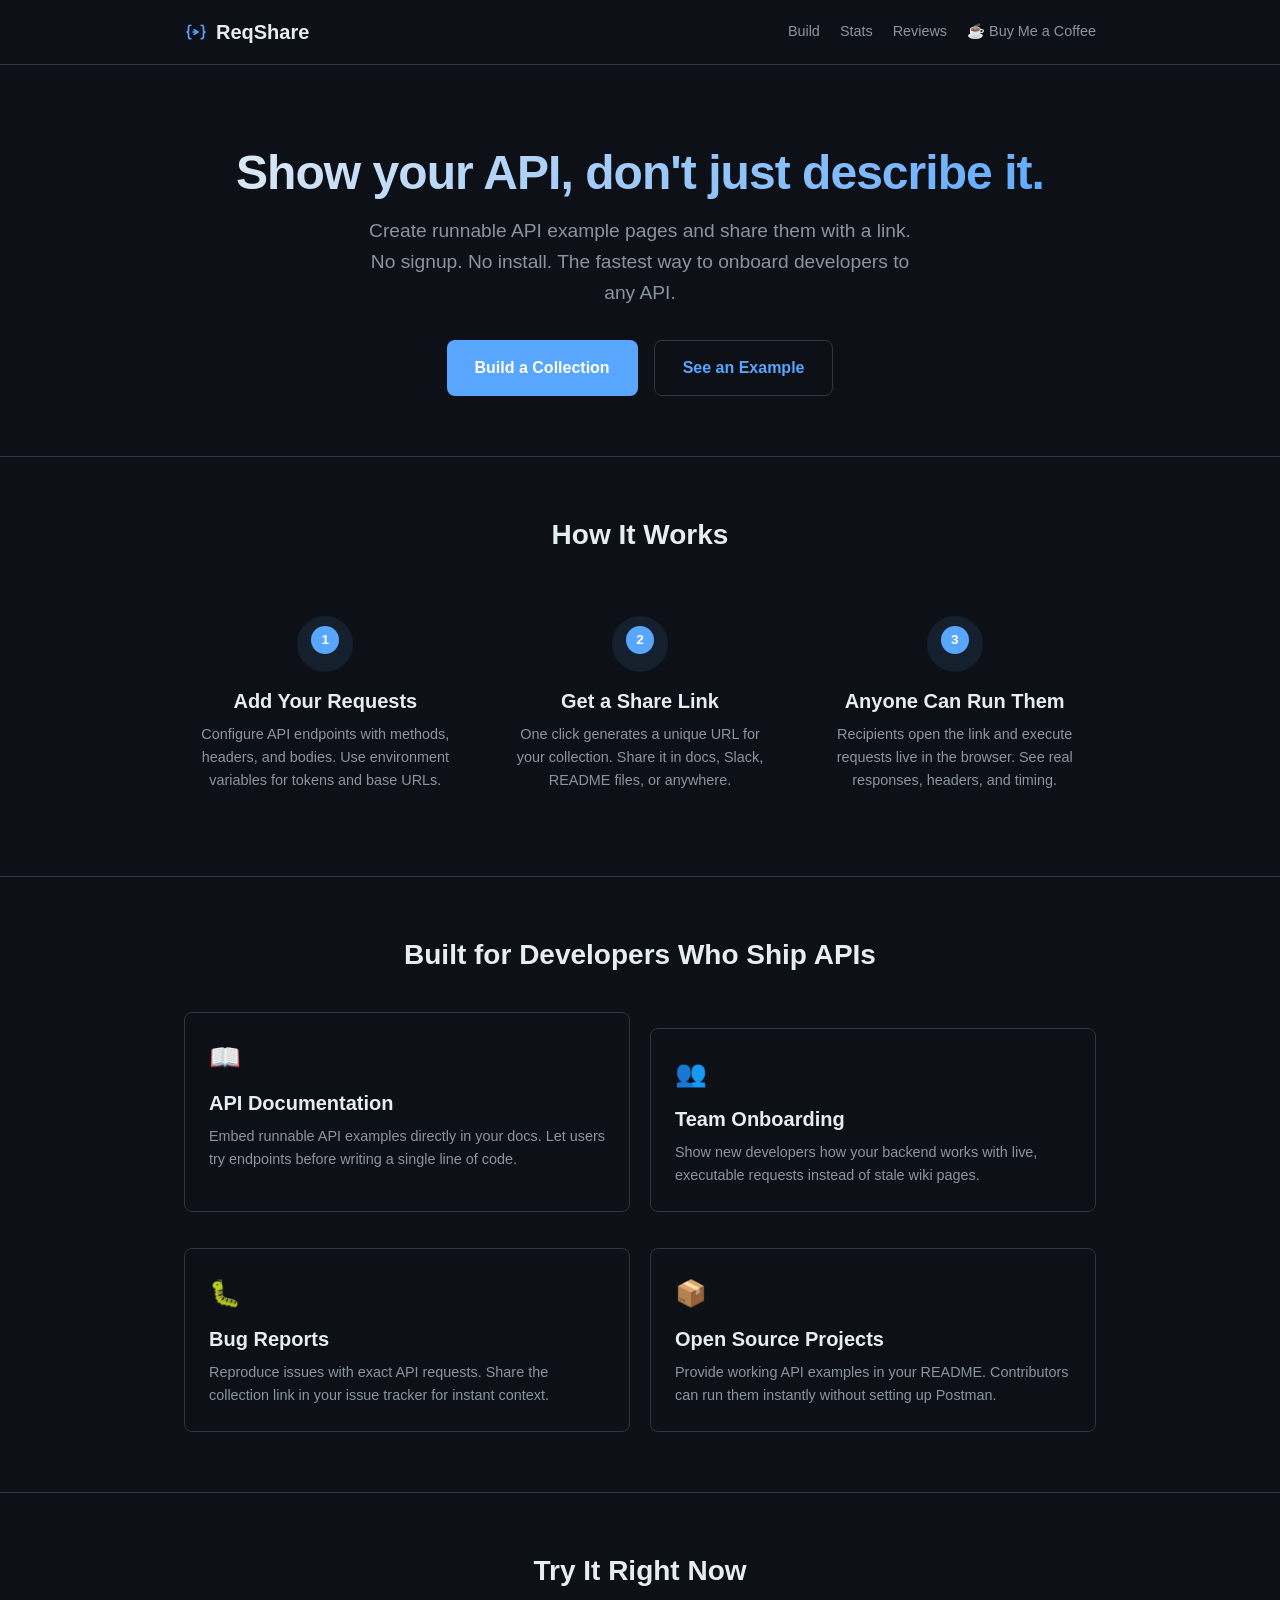
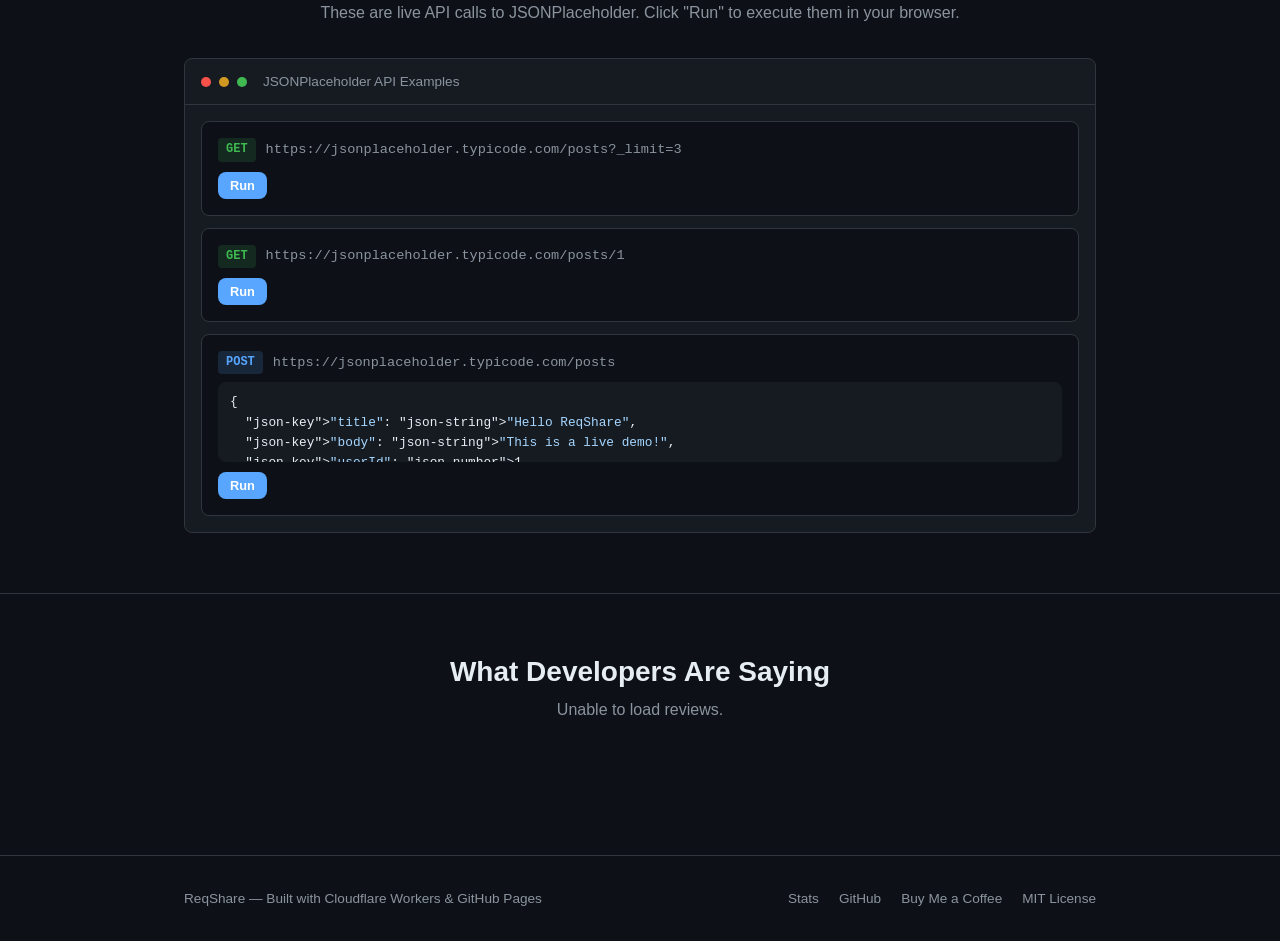
==== commit 89e51307: "Update nav: remove GitHub, add Reviews + Buy Me a Coffee, new favicon - Remove GitHub link from navi" ====
--- a/site/index.html
+++ b/site/index.html
@@ -48,13 +48,14 @@
   <header class="site-header">
     <div class="container" style="display:flex;align-items:center;justify-content:space-between;width:100%">
       <a href="./" class="logo" aria-label="ReqShare home">
-        <svg width="24" height="24" viewBox="0 0 64 64" fill="none" xmlns="http://www.w3.org/2000/svg"><path d="M28 12L48 32L28 52" stroke="#58a6ff" stroke-width="6" stroke-linecap="round" stroke-linejoin="round"/><path d="M48 32H12" stroke="#58a6ff" stroke-width="6" stroke-linecap="round"/></svg>
+        <svg width="24" height="24" viewBox="0 0 64 64" fill="none" xmlns="http://www.w3.org/2000/svg"><path d="M18 14C14 14 12 16 12 20L12 27C12 30 10 32 8 32C10 32 12 34 12 37L12 44C12 48 14 50 18 50" stroke="#58a6ff" stroke-width="4.5" stroke-linecap="round" stroke-linejoin="round"/><path d="M46 14C50 14 52 16 52 20L52 27C52 30 54 32 56 32C54 32 52 34 52 37L52 44C52 48 50 50 46 50" stroke="#58a6ff" stroke-width="4.5" stroke-linecap="round" stroke-linejoin="round"/><path d="M27 26L37 32L27 38" stroke="#58a6ff" stroke-width="4" stroke-linecap="round" stroke-linejoin="round"/><path d="M37 32H24" stroke="#58a6ff" stroke-width="4" stroke-linecap="round"/></svg>
         ReqShare
       </a>
       <nav>
         <a href="create.html">Build</a>
         <a href="stats.html">Stats</a>
-        <a href="https://github.com/sillymodes/reqshare" target="_blank" rel="noopener">GitHub</a>
+        <a href="#reviews-section">Reviews</a>
+        <a href="https://buymeacoffee.com/timtian" target="_blank" rel="noopener">&#9749; Buy Me a Coffee</a>
       </nav>
     </div>
   </header>
@@ -67,7 +68,7 @@
         <p class="subtitle">Create runnable API example pages and share them with a link. No signup. No install. The fastest way to onboard developers to any API.</p>
         <div class="cta-group">
           <a href="create.html" class="btn btn-primary">Build a Collection</a>
-          <a href="c/#demo" class="btn btn-secondary">See an Example</a>
+          <a href="c/#kUUKKDIE" class="btn btn-secondary">See an Example</a>
         </div>
       </div>
     </section>
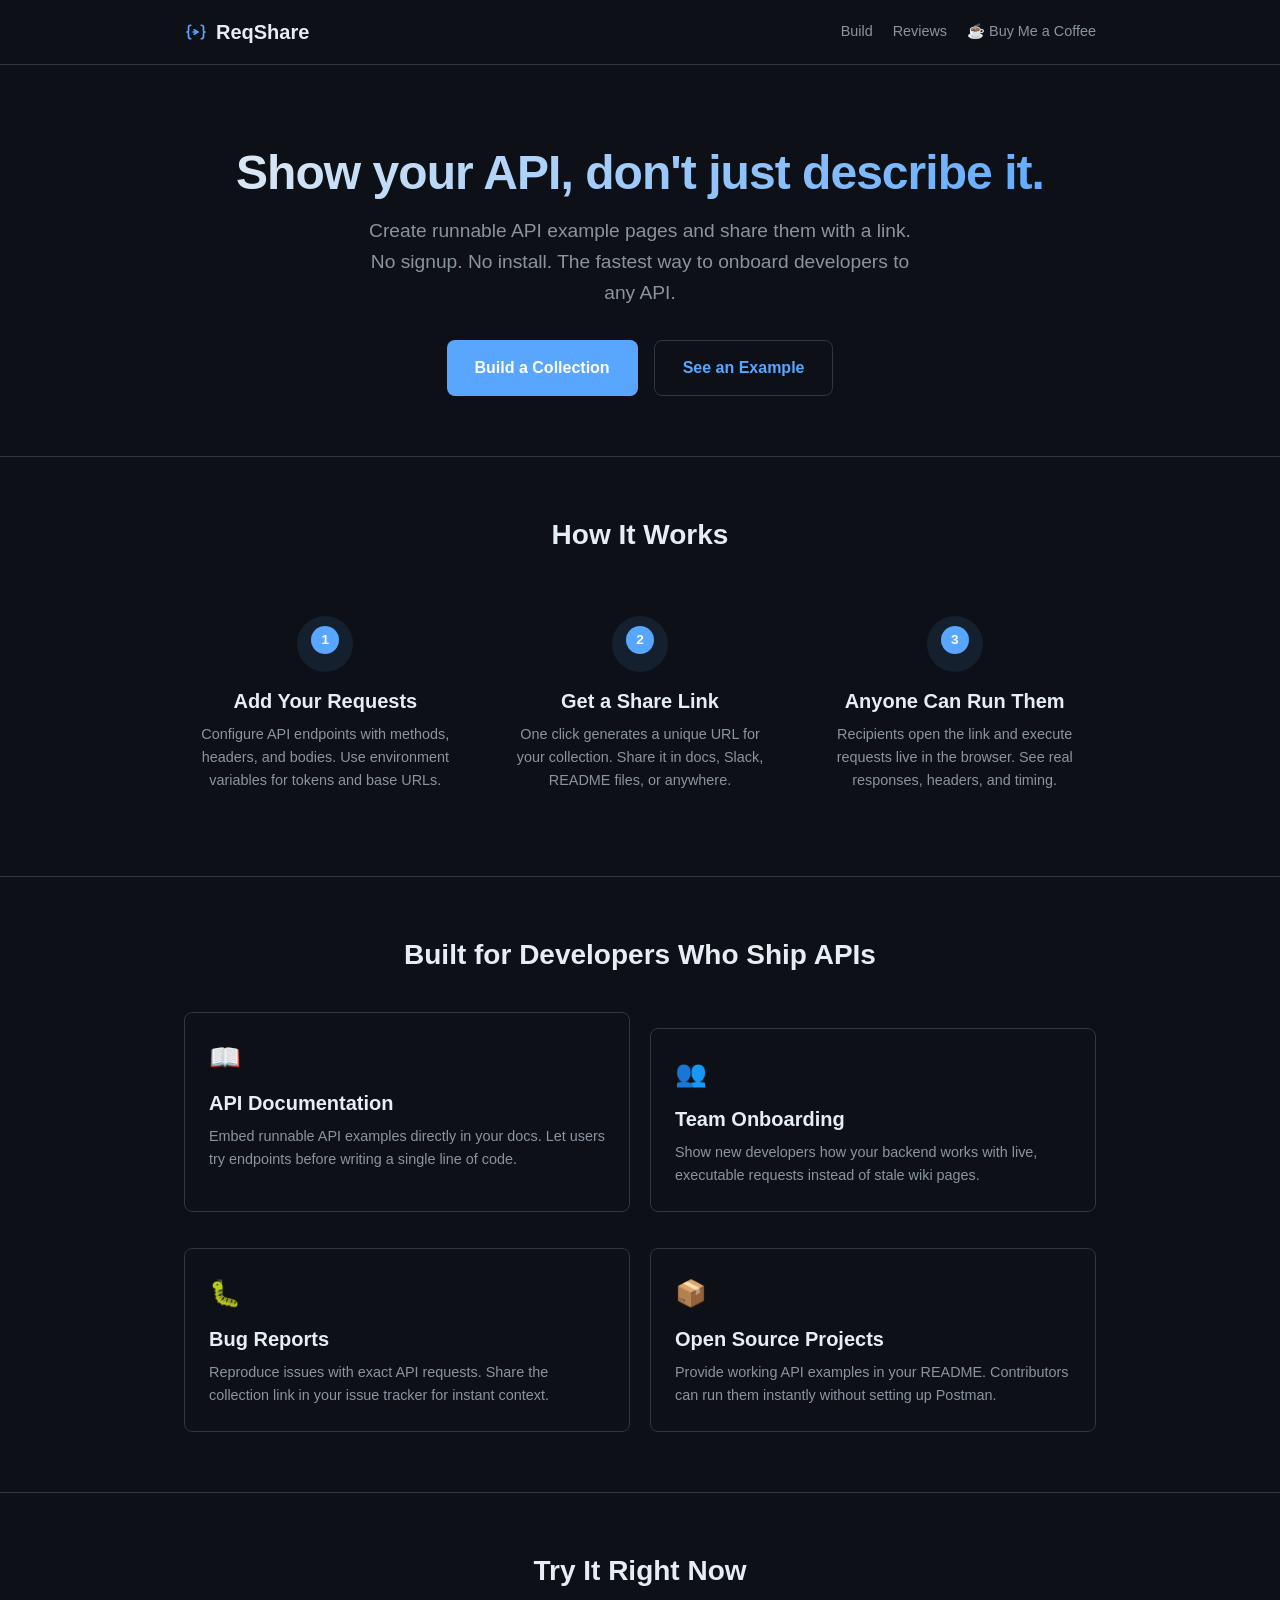
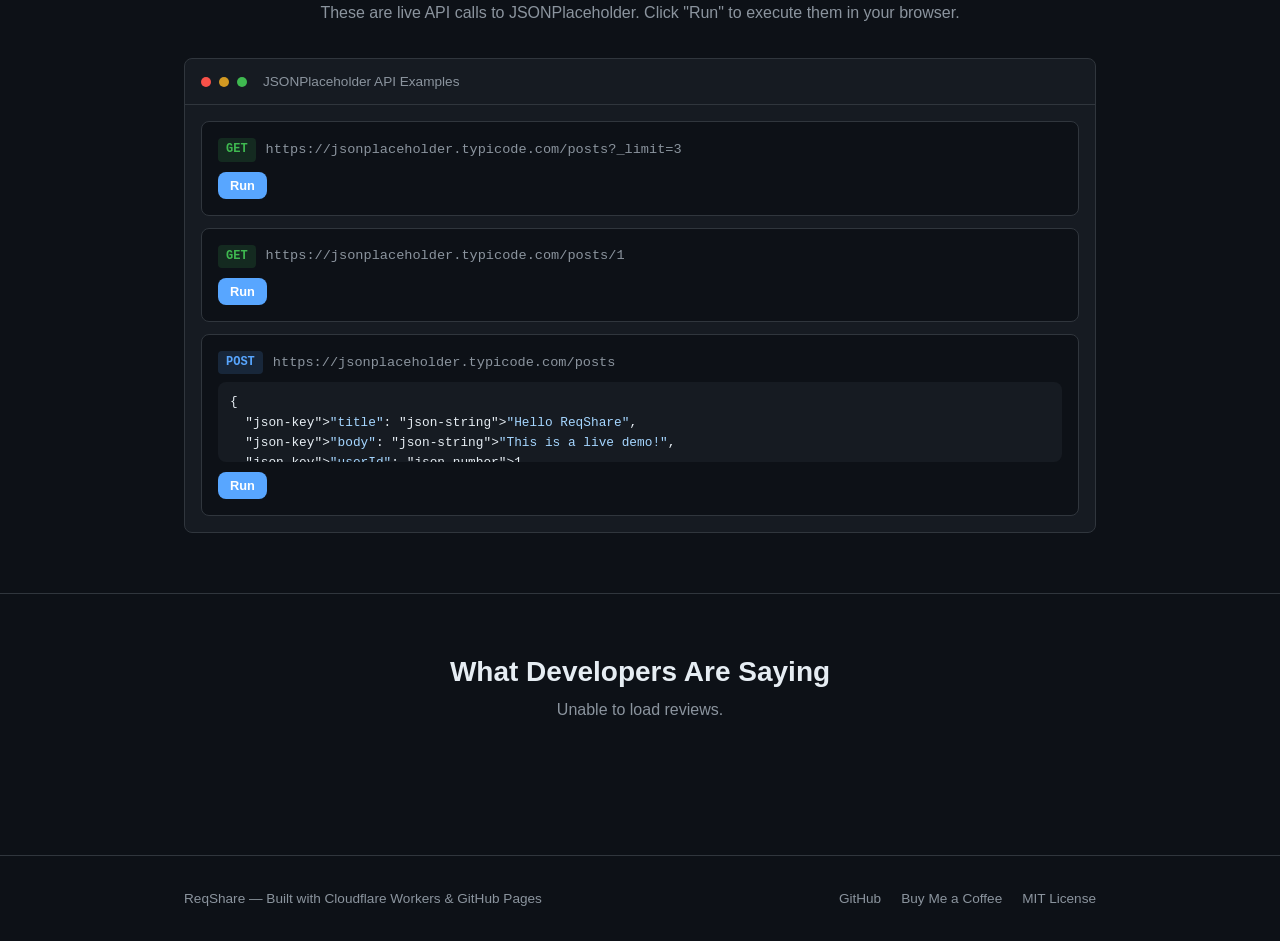
==== commit 3c1869e2: "Remove Stats from navigation menu and footers Co-Authored-By: Claude Opus 4.6 (1M context) <noreply@" ====
--- a/site/index.html
+++ b/site/index.html
@@ -53,7 +53,6 @@
       </a>
       <nav>
         <a href="create.html">Build</a>
-        <a href="stats.html">Stats</a>
         <a href="#reviews-section">Reviews</a>
         <a href="https://buymeacoffee.com/timtian" target="_blank" rel="noopener">&#9749; Buy Me a Coffee</a>
       </nav>
@@ -170,7 +169,6 @@
       <div class="footer-inner">
         <span>ReqShare &mdash; Built with Cloudflare Workers &amp; GitHub Pages</span>
         <div class="footer-links">
-          <a href="stats.html">Stats</a>
           <a href="https://github.com/sillymodes/reqshare" target="_blank" rel="noopener">GitHub</a>
           <a href="https://buymeacoffee.com/timtian" target="_blank" rel="noopener">Buy Me a Coffee</a>
           <a href="https://github.com/sillymodes/reqshare/blob/main/LICENSE" target="_blank" rel="noopener">MIT License</a>
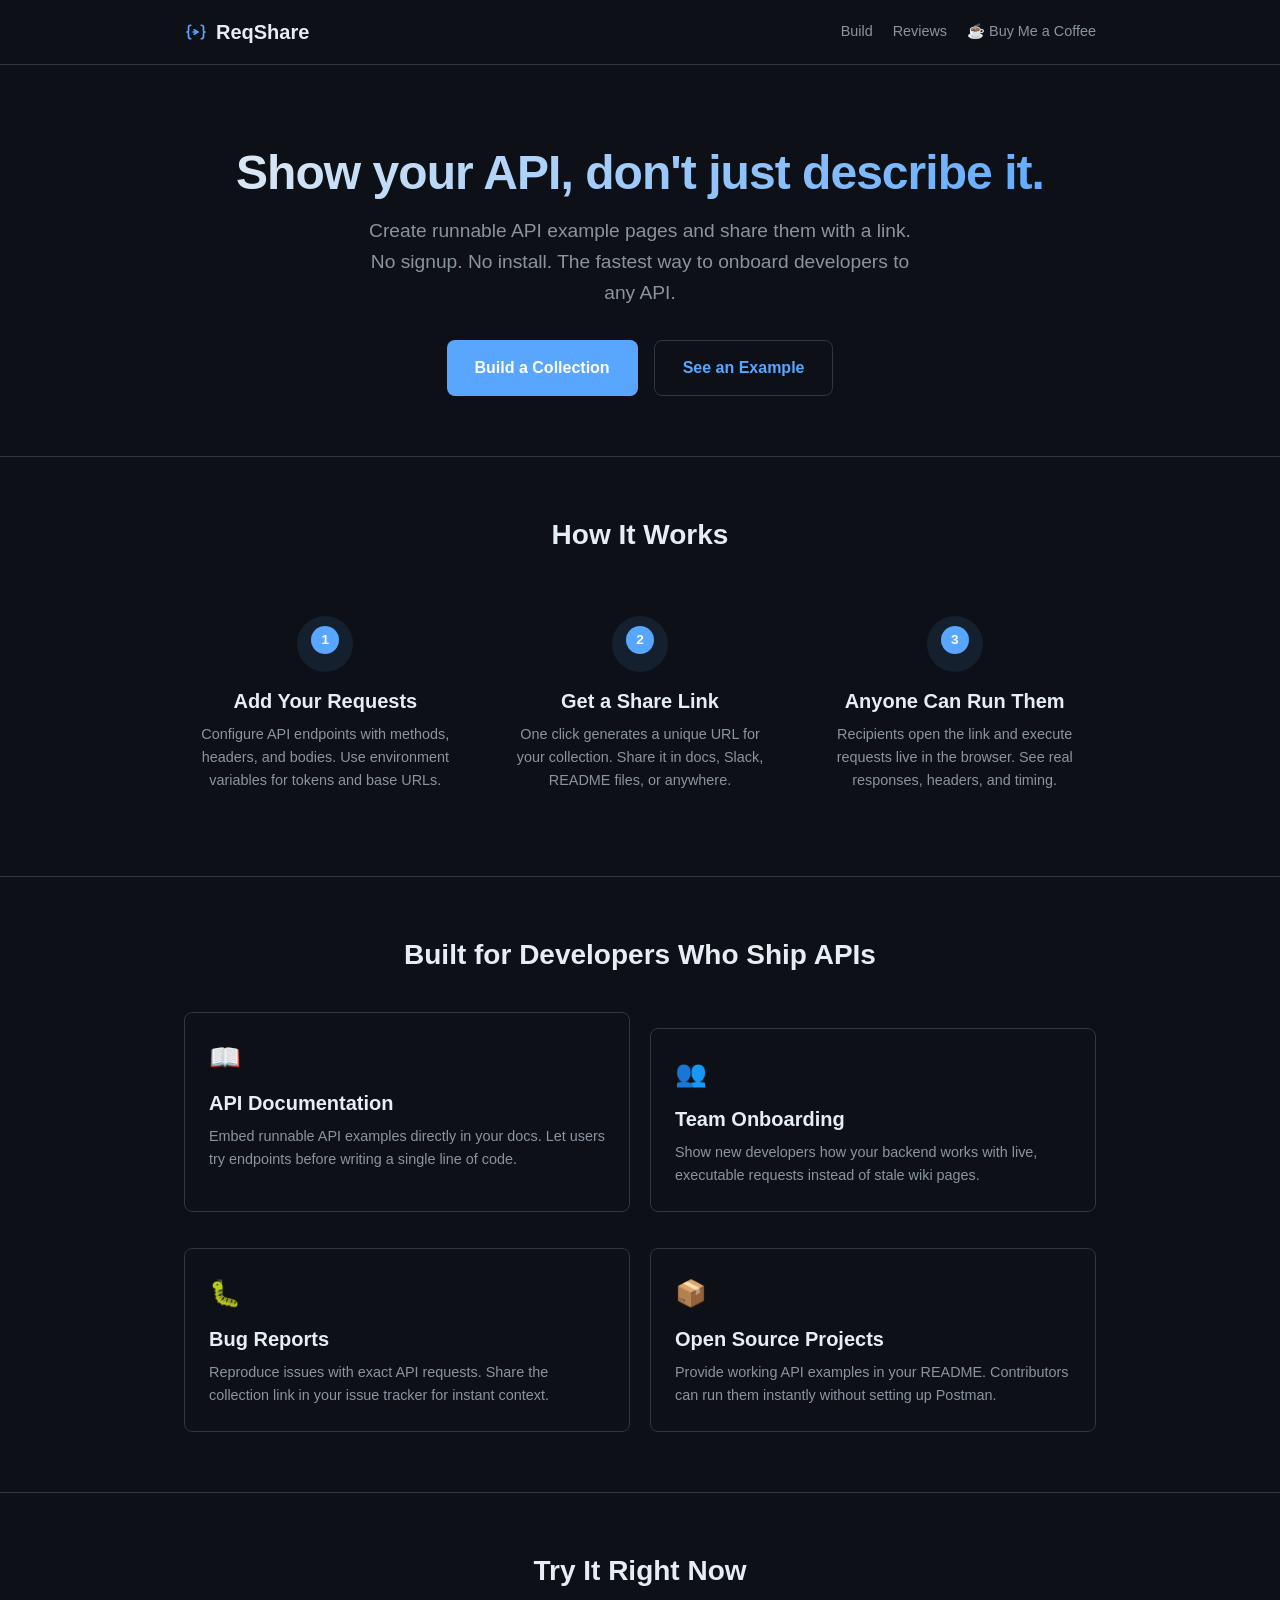
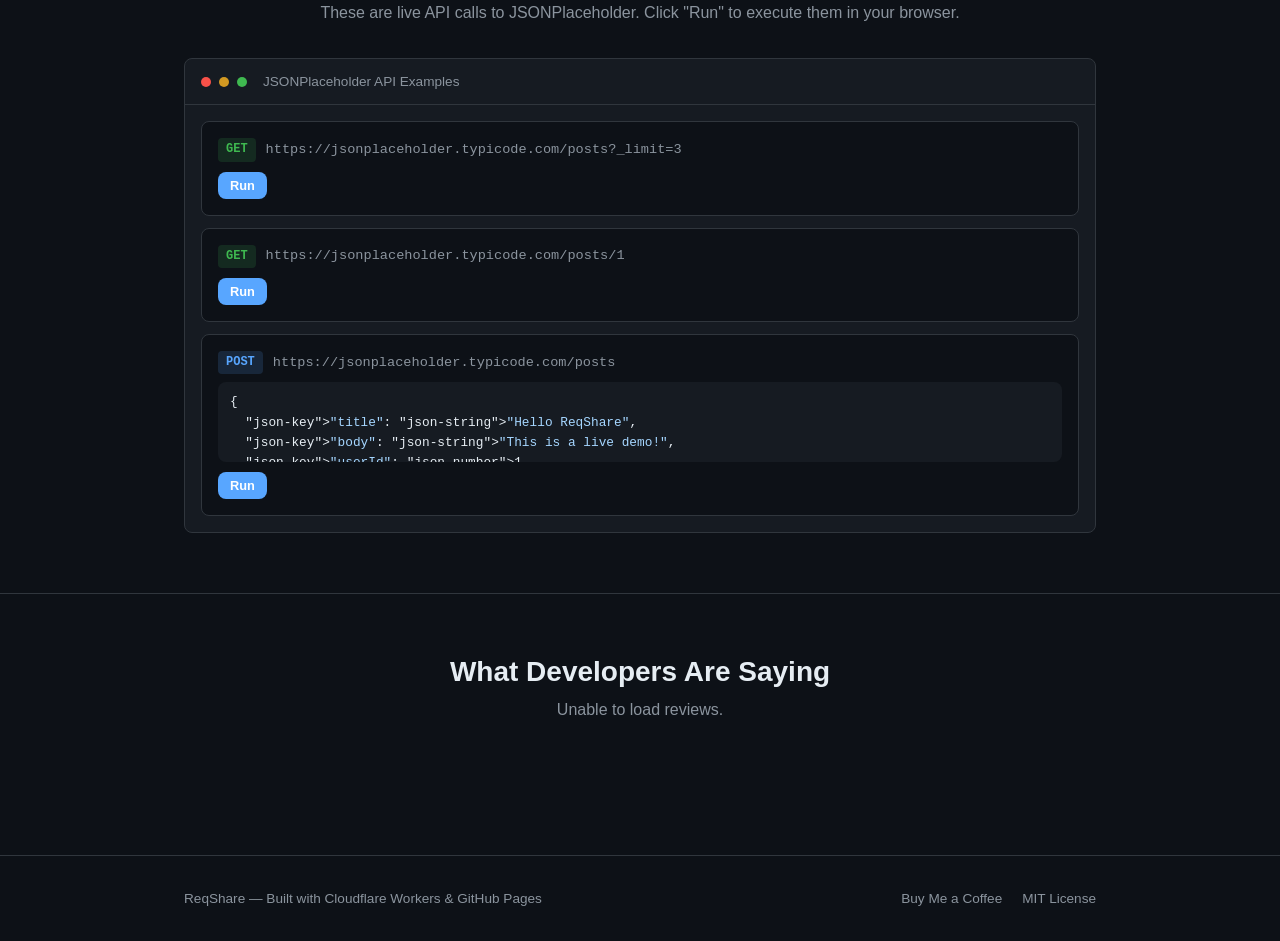
==== commit b3ba8640: "Remove GitHub repo links from all site pages Co-Authored-By: Claude Opus 4.6 (1M context) <noreply@a" ====
--- a/site/index.html
+++ b/site/index.html
@@ -169,9 +169,8 @@
       <div class="footer-inner">
         <span>ReqShare &mdash; Built with Cloudflare Workers &amp; GitHub Pages</span>
         <div class="footer-links">
-          <a href="https://github.com/sillymodes/reqshare" target="_blank" rel="noopener">GitHub</a>
           <a href="https://buymeacoffee.com/timtian" target="_blank" rel="noopener">Buy Me a Coffee</a>
-          <a href="https://github.com/sillymodes/reqshare/blob/main/LICENSE" target="_blank" rel="noopener">MIT License</a>
+          <span>MIT License</span>
         </div>
       </div>
     </div>
